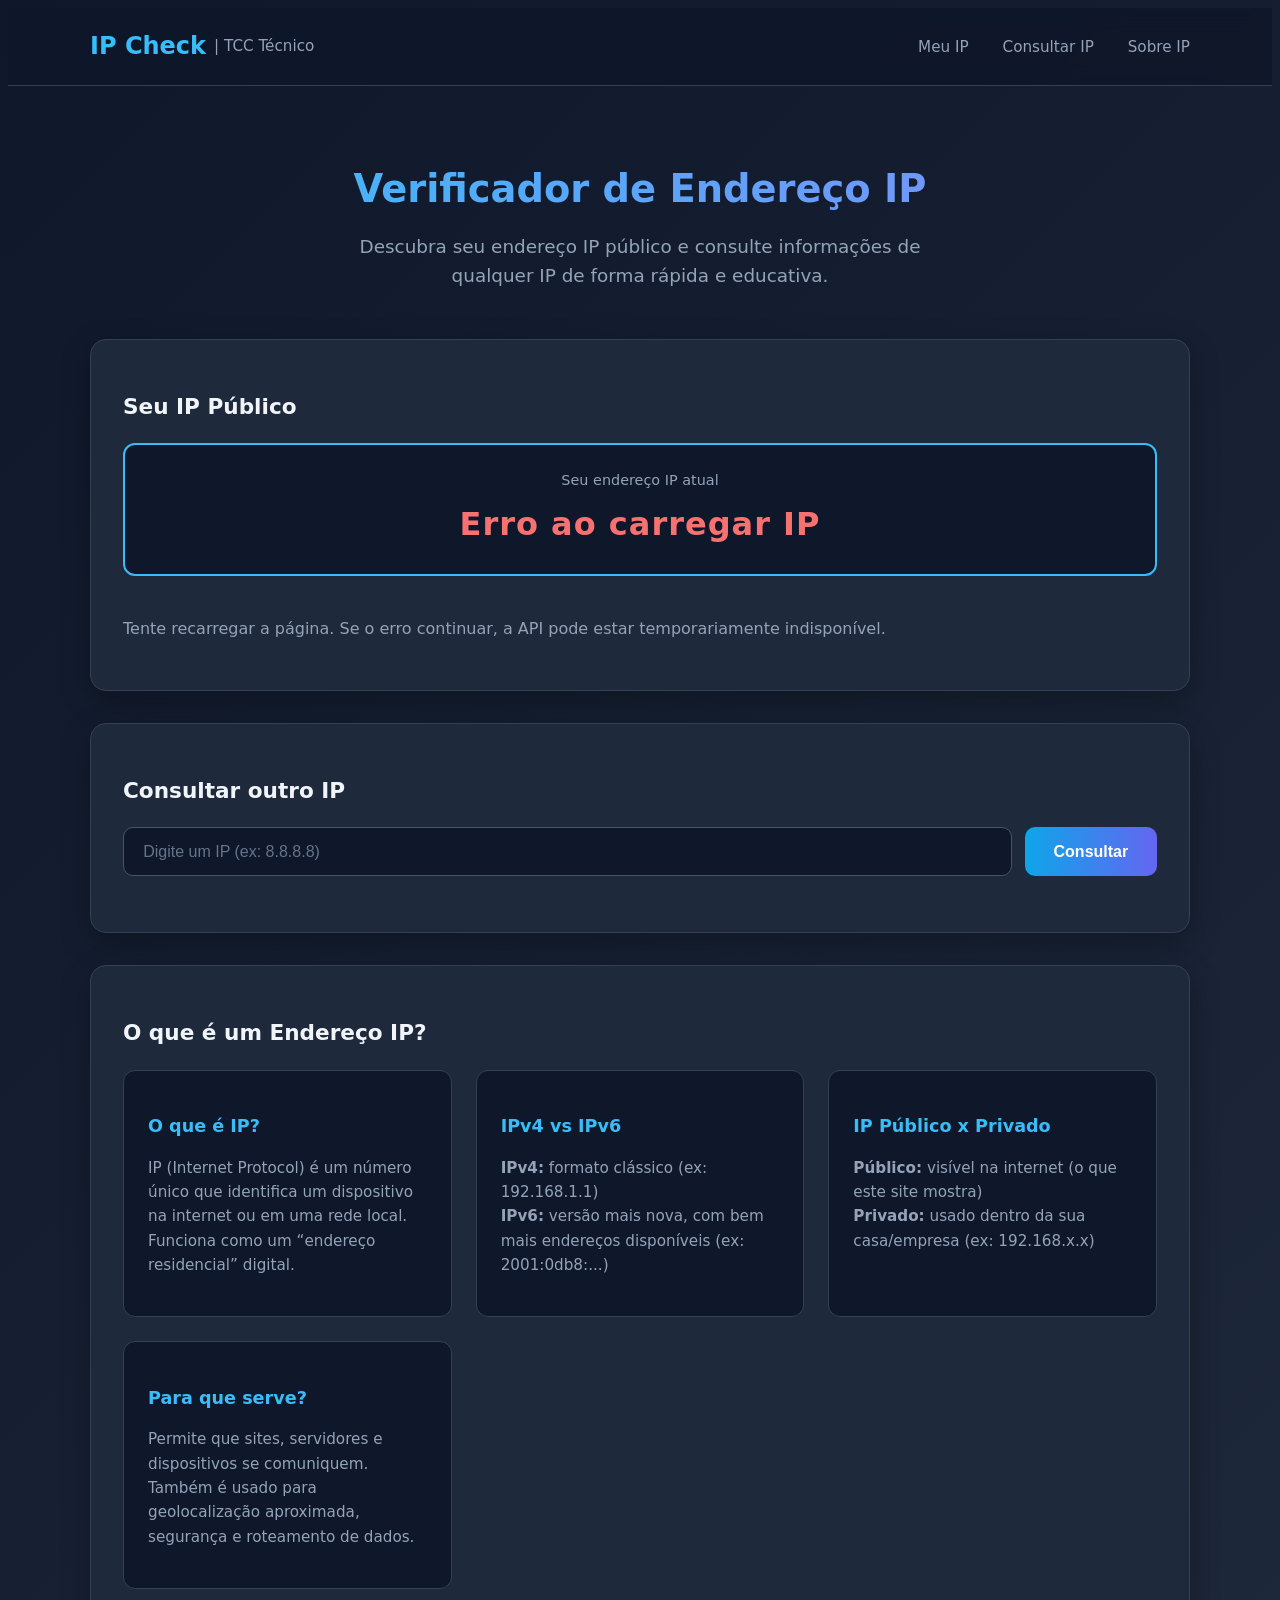
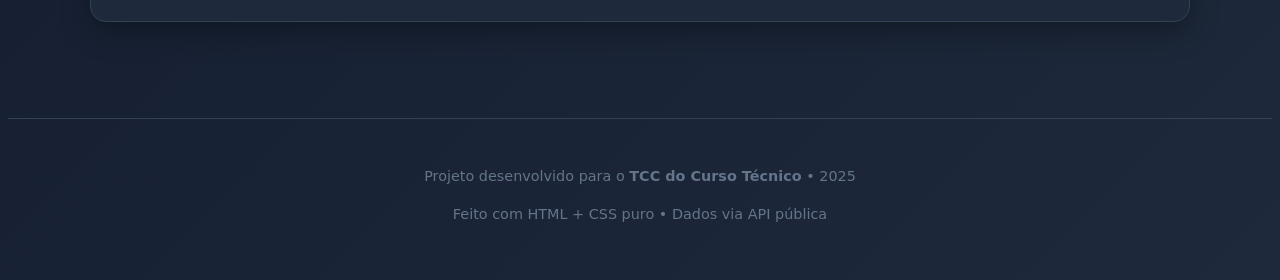
==== IP_checker.html @ 4d015c58 "Primeiro commit do tcc" ====
<!DOCTYPE html>
<html lang="en">
<head>
    <meta charset="UTF-8">
    <meta name="viewport" content="width=device-width, initial-scale=1.0">
    <title>Checker IP| TCC v1.0</title>
    <link rel="stylesheet" href="stile.css">
</head>
<body>
    <header>
    <div class="header-content">
      <div class="logo">
              IP Check
        <span>| TCC Técnico</span>
      </div>
      <nav>
        <a href="#meu-ip">Meu IP</a>
        <a href="#consultar">Consultar IP</a>
        <a href="#sobre">Sobre IP</a>
      </nav>
    </div>
  </header><main>
    <!-- Hero -->
    <section class="hero">
      <h1>Verificador de Endereço IP</h1>
      <p>Descubra seu endereço IP público e consulte informações de qualquer IP de forma rápida e educativa.</p>
    </section>

    <!-- Meu IP -->
    <section id="meu-ip" class="card">
      <h2> Seu IP Público</h2>
      
      <div class="ip-box">
        <div class="ip-label">Seu endereço IP atual</div>
        <div class="ip-value" id="meu-ip-valor">
          <span class="loading">Carregando...</span>
        </div>
      </div>

      <div class="info-grid" id="meu-ip-info">
        <!-- Preenchido via JavaScript -->
      </div>
    </section>

    <!-- Consultar IP -->
    <section id="consultar" class="card">
      <h2> Consultar outro IP</h2>
      
      <form class="search-form" id="form-consulta">
        <input 
          type="text" 
          id="input-ip" 
          placeholder="Digite um IP (ex: 8.8.8.8)" 
          required
          pattern="^(\d{1,3}\.){3}\d{1,3}$|^([0-9a-fA-F]{1,4}:){7}[0-9a-fA-F]{1,4}$"
          title="Digite um endereço IPv4 ou IPv6 válido"
        >
        <button type="submit" class="btn" id="btn-consultar">Consultar</button>
      </form>

      <div id="resultado-consulta" style="display: none;">
        <div class="ip-box">
          <div class="ip-label">IP consultado</div>
          <div class="ip-value" id="ip-consultado"></div>
        </div>
        <div class="info-grid" id="info-consulta"></div>
      </div>
    </section>

    <!-- Sobre IP -->
    <section id="sobre" class="card">
      <h2> O que é um Endereço IP?</h2>
      
      <div class="edu-grid">
        <div class="edu-card">
          <h3>O que é IP?</h3>
          <p>IP (Internet Protocol) é um número único que identifica um dispositivo na internet ou em uma rede local. Funciona como um “endereço residencial” digital.</p>
        </div>
        
        <div class="edu-card">
          <h3>IPv4 vs IPv6</h3>
          <p><strong>IPv4:</strong> formato clássico (ex: 192.168.1.1)<br>
          <strong>IPv6:</strong> versão mais nova, com bem mais endereços disponíveis (ex: 2001:0db8:...)</p>
        </div>
        
        <div class="edu-card">
          <h3>IP Público x Privado</h3>
          <p><strong>Público:</strong> visível na internet (o que este site mostra)<br>
          <strong>Privado:</strong> usado dentro da sua casa/empresa (ex: 192.168.x.x)</p>
        </div>
        
        <div class="edu-card">
          <h3>Para que serve?</h3>
          <p>Permite que sites, servidores e dispositivos se comuniquem. Também é usado para geolocalização aproximada, segurança e roteamento de dados.</p>
        </div>
      </div>
    </section>
  </main>
  <footer>
    <p>Projeto desenvolvido para o <strong>TCC do Curso Técnico</strong> • 2025</p>
    <p style="margin-top: 0.4rem;">Feito com HTML + CSS puro • Dados via API pública</p>
  </footer>
  <script>
    // Função para formatar os dados de um IP
    function criarInfoGrid(dados, containerId) {
      const container = document.getElementById(containerId);
      if (!dados) {
        container.innerHTML = '<p style="color:#94a3b8">Não foi possível obter informações detalhadas.</p>';
        return;
      }

      const itens = [
        { label: 'Cidade', valor: dados.city || '—' },
        { label: 'Região', valor: dados.region || '—' },
        { label: 'País', valor: dados.country_name || dados.country || '—' },
        { label: 'Provedor (ISP)', valor: dados.org || dados.isp || '—' },
        { label: 'Timezone', valor: dados.timezone || '—' },
        { label: 'Latitude', valor: dados.latitude || '—' },
        { label: 'Longitude', valor: dados.longitude || '—' },
      ];

      container.innerHTML = itens.map(item => `
        <div class="info-item">
          <strong>${item.label}</strong>
          <span>${item.valor}</span>
        </div>
      `).join('');
    }

    // 1. Detectar o IP do usuário
    async function carregarMeuIP() {
      try {
        // Usando ipapi.co (gratuita e sem chave para uso básico)
        const res = await fetch('https://ipapi.co/json/');
        const dados = await res.json();

        if (dados.error) throw new Error(dados.reason);

        document.getElementById('meu-ip-valor').textContent = dados.ip;
        criarInfoGrid(dados, 'meu-ip-info');
      } catch (erro) {
        console.error(erro);
        document.getElementById('meu-ip-valor').innerHTML = '<span style="color:#f87171">Erro ao carregar IP</span>';
        document.getElementById('meu-ip-info').innerHTML = `
          <p style="color:#94a3b8">Tente recarregar a página. Se o erro continuar, a API pode estar temporariamente indisponível.</p>
        `;
      }
    }

    // 2. Consultar IP digitado
    document.getElementById('form-consulta').addEventListener('submit', async (e) => {
      e.preventDefault();
      
      const input = document.getElementById('input-ip');
      const btn = document.getElementById('btn-consultar');
      const ip = input.value.trim();

      if (!ip) return;

      btn.disabled = true;
      btn.textContent = 'Consultando...';

      try {
        const res = await fetch(`https://ipapi.co/${ip}/json/`);
        const dados = await res.json();

        if (dados.error) {
          throw new Error(dados.reason || 'IP inválido ou não encontrado');
        }

        document.getElementById('ip-consultado').textContent = dados.ip;
        criarInfoGrid(dados, 'info-consulta');
        document.getElementById('resultado-consulta').style.display = 'block';
      } catch (erro) {
        alert('Erro: ' + erro.message);
        document.getElementById('resultado-consulta').style.display = 'none';
      } finally {
        btn.disabled = false;
        btn.textContent = 'Consultar';
      }
    });

    // Inicia ao carregar a página
    carregarMeuIP();
  </script>
    
</body>
</html>
---- stile.css ----
{
      margin: 0;
      padding: 0;
      box-sizing: border-box;
    }

    body {
      font-family: 'Segoe UI', system-ui, -apple-system, sans-serif;
      background: linear-gradient(135deg, #0f172a 0%, #1e293b 100%);
      color: #e2e8f0;
      min-height: 100vh;
      line-height: 1.6;
    }

    /* Header */
    header {
      background: rgba(15, 23, 42, 0.9);
      backdrop-filter: blur(10px);
      border-bottom: 1px solid #334155;
      padding: 1.2rem 2rem;
      position: sticky;
      top: 0;
      z-index: 100;
    }

    .header-content {
      max-width: 1100px;
      margin: 0 auto;
      display: flex;
      justify-content: space-between;
      align-items: center;
    }

    .logo {
      font-size: 1.5rem;
      font-weight: 700;
      color: #38bdf8;
      display: flex;
      align-items: center;
      gap: 0.5rem;
    }

    .logo span {
      color: #94a3b8;
      font-weight: 400;
      font-size: 0.95rem;
    }

    nav a {
      color: #94a3b8;
      text-decoration: none;
      margin-left: 1.8rem;
      font-size: 0.95rem;
      transition: color 0.2s;
    }

    nav a:hover {
      color: #38bdf8;
    }

    /* Main */
    main {
      max-width: 1100px;
      margin: 0 auto;
      padding: 2.5rem 1.5rem 4rem;
    }

    /* Hero */
    .hero {
      text-align: center;
      margin-bottom: 3rem;
    }

    .hero h1 {
      font-size: 2.4rem;
      margin-bottom: 0.8rem;
      background: linear-gradient(90deg, #38bdf8, #818cf8);
      -webkit-background-clip: text;
      -webkit-text-fill-color: transparent;
      background-clip: text;
    }

    .hero p {
      color: #94a3b8;
      font-size: 1.15rem;
      max-width: 600px;
      margin: 0 auto;
    }

    /* Cards */
    .card {
      background: #1e293b;
      border: 1px solid #334155;
      border-radius: 16px;
      padding: 2rem;
      margin-bottom: 2rem;
      box-shadow: 0 10px 30px rgba(0, 0, 0, 0.3);
    }

    .card h2 {
      font-size: 1.35rem;
      margin-bottom: 1.2rem;
      color: #f1f5f9;
      display: flex;
      align-items: center;
      gap: 0.6rem;
    }

    /* IP Display */
    .ip-box {
      background: #0f172a;
      border: 2px solid #38bdf8;
      border-radius: 12px;
      padding: 1.5rem;
      text-align: center;
      margin-bottom: 1.5rem;
    }

    .ip-label {
      font-size: 0.9rem;
      color: #94a3b8;
      margin-bottom: 0.4rem;
    }

    .ip-value {
      font-size: 2rem;
      font-weight: 700;
      color: #38bdf8;
      letter-spacing: 1px;
      word-break: break-all;
    }

    .loading {
      color: #94a3b8;
      font-style: italic;
    }

    /* Info grid */
    .info-grid {
      display: grid;
      grid-template-columns: repeat(auto-fit, minmax(200px, 1fr));
      gap: 1rem;
    }

    .info-item {
      background: #0f172a;
      padding: 1rem 1.2rem;
      border-radius: 10px;
      border: 1px solid #334155;
    }

    .info-item strong {
      display: block;
      font-size: 0.8rem;
      color: #64748b;
      text-transform: uppercase;
      letter-spacing: 0.5px;
      margin-bottom: 0.3rem;
    }

    .info-item span {
      font-size: 1.05rem;
      color: #e2e8f0;
    }

    /* Formulário */
    .search-form {
      display: flex;
      gap: 0.8rem;
      margin-bottom: 1.5rem;
      flex-wrap: wrap;
    }

    .search-form input {
      flex: 1;
      min-width: 220px;
      padding: 0.9rem 1.2rem;
      border: 1px solid #475569;
      border-radius: 10px;
      background: #0f172a;
      color: #e2e8f0;
      font-size: 1rem;
      outline: none;
      transition: border-color 0.2s;
    }

    .search-form input:focus {
      border-color: #38bdf8;
    }

    .search-form input::placeholder {
      color: #64748b;
    }

    .btn {
      padding: 0.9rem 1.8rem;
      background: linear-gradient(90deg, #0ea5e9, #6366f1);
      color: white;
      border: none;
      border-radius: 10px;
      font-size: 1rem;
      font-weight: 600;
      cursor: pointer;
      transition: transform 0.15s, opacity 0.15s;
    }

    .btn:hover {
      transform: translateY(-2px);
      opacity: 0.95;
    }

    .btn:active {
      transform: translateY(0);
    }

    .btn:disabled {
      opacity: 0.6;
      cursor: not-allowed;
      transform: none;
    }

    /* Educação */
    .edu-grid {
      display: grid;
      grid-template-columns: repeat(auto-fit, minmax(280px, 1fr));
      gap: 1.5rem;
    }

    .edu-card {
      background: #0f172a;
      border: 1px solid #334155;
      border-radius: 12px;
      padding: 1.5rem;
    }

    .edu-card h3 {
      color: #38bdf8;
      margin-bottom: 0.7rem;
      font-size: 1.1rem;
    }

    .edu-card p {
      color: #94a3b8;
      font-size: 0.95rem;
    }

    /* Footer */
    footer {
      text-align: center;
      padding: 2rem;
      color: #64748b;
      font-size: 0.9rem;
      border-top: 1px solid #334155;
    }

    footer a {
      color: #38bdf8;
      text-decoration: none;
    }

    /* Responsivo */
    @media (max-width: 600px) {
      .hero h1 {
        font-size: 1.8rem;
      }

      .ip-value {
        font-size: 1.5rem;
      }

      nav {
        display: none;
      }
    }
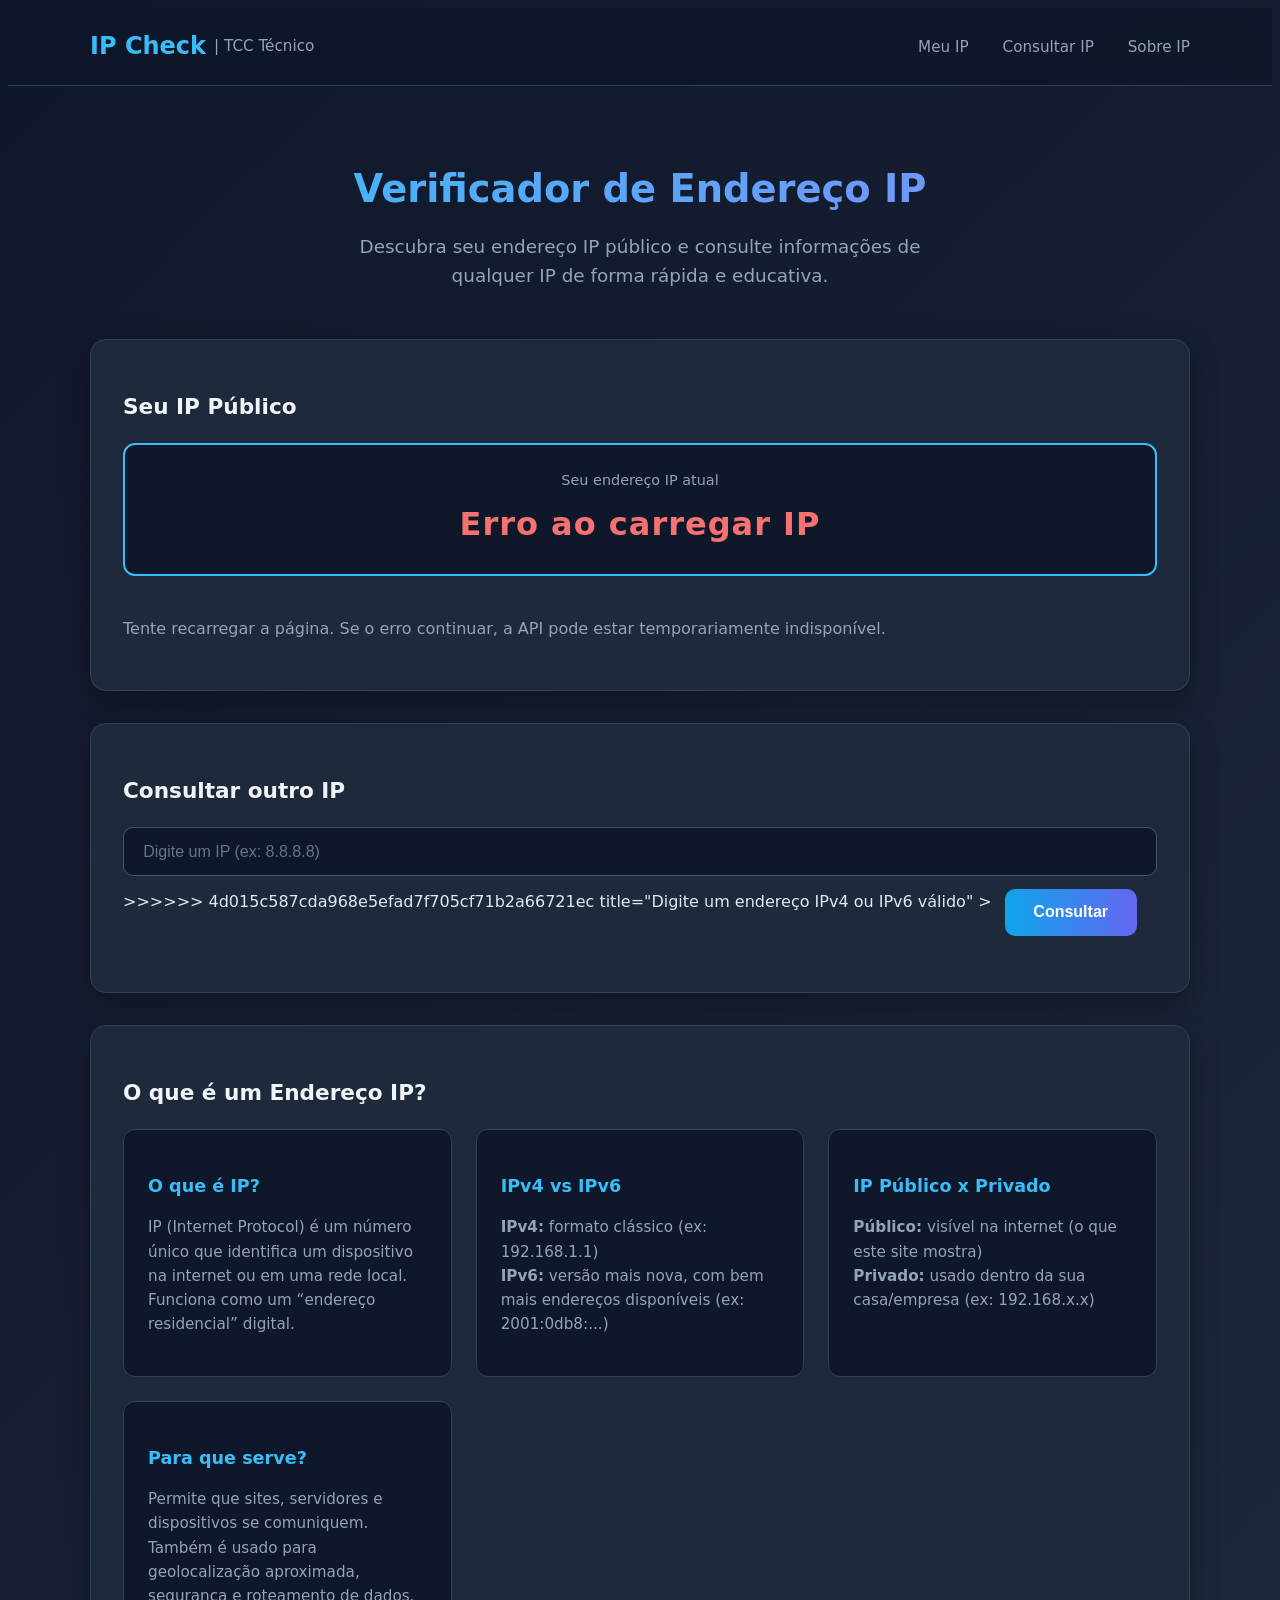
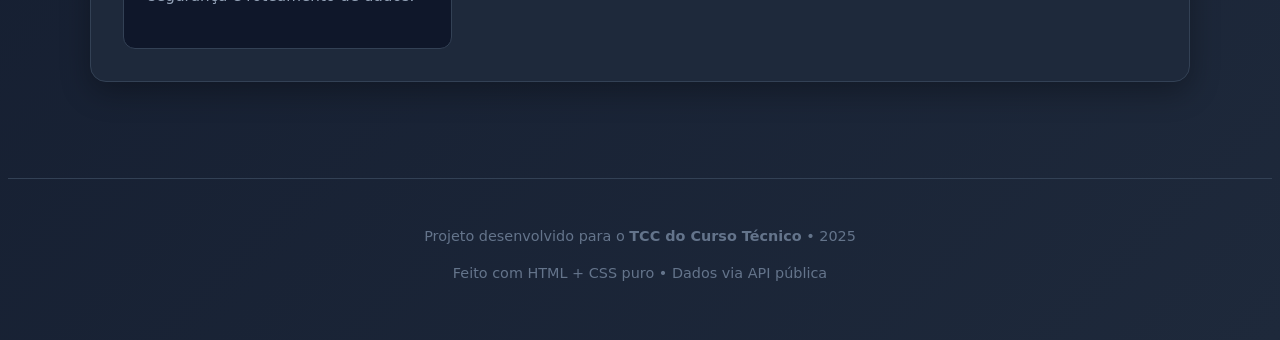
==== commit 50f65603: "Resolve conflito de merge" ====
--- a/IP_checker.html
+++ b/IP_checker.html
@@ -52,7 +52,10 @@
           id="input-ip" 
           placeholder="Digite um IP (ex: 8.8.8.8)" 
           required
+<<<<<<< HEAD
+=======
           pattern="^(\d{1,3}\.){3}\d{1,3}$|^([0-9a-fA-F]{1,4}:){7}[0-9a-fA-F]{1,4}$"
+>>>>>>> 4d015c587cda968e5efad7f705cf71b2a66721ec
           title="Digite um endereço IPv4 ou IPv6 válido"
         >
         <button type="submit" class="btn" id="btn-consultar">Consultar</button>
